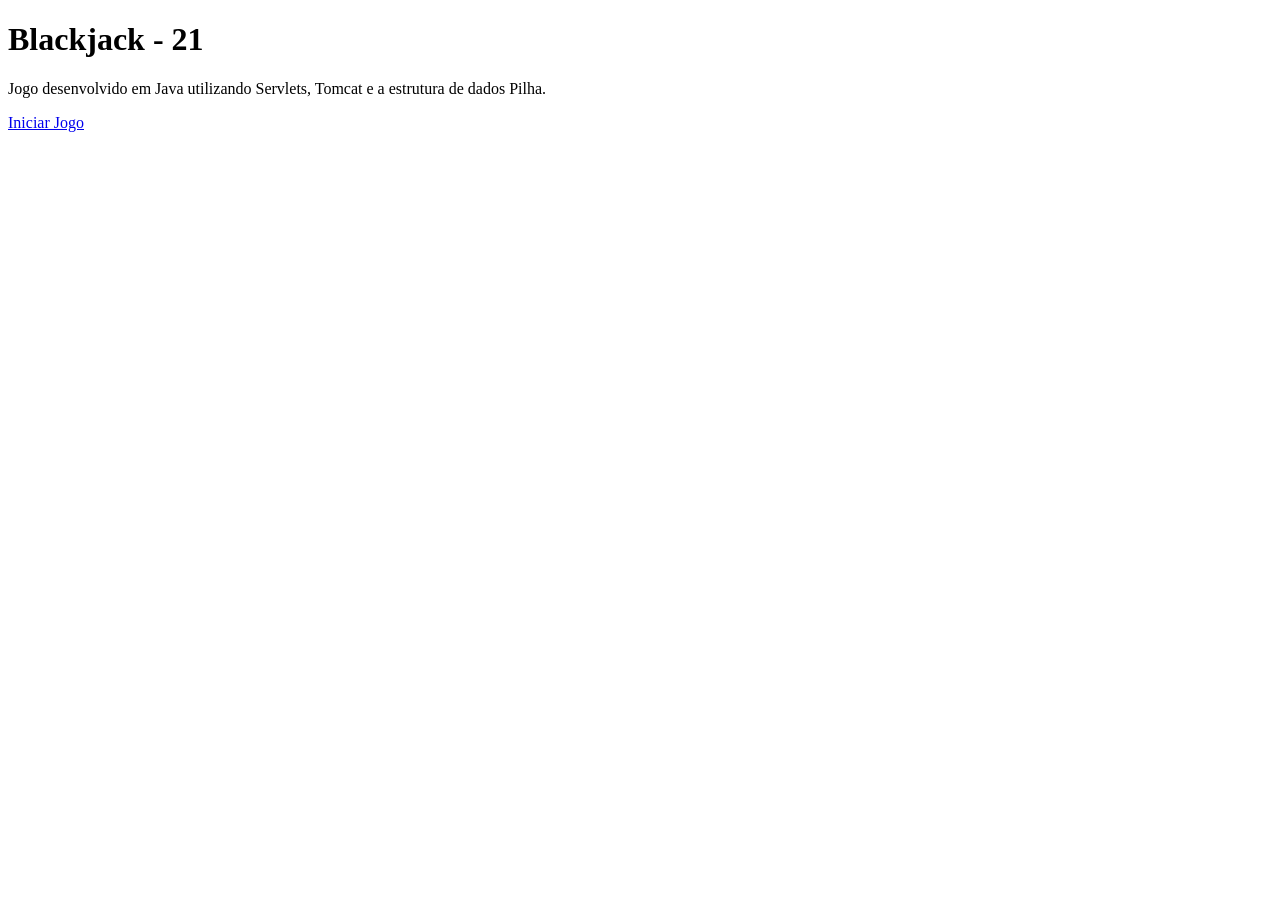
==== blackjack/src/main/webapp/Index.html @ 58583781 "Blackjack completo mas sem 2 jogadores" ====
<!DOCTYPE html>
<html lang="pt-br">
<head>
<meta charset="UTF-8">
<title>Blackjack 21</title>
<link rel="stylesheet" href="style.css">
</head>
<body>
	<main class="container">
		<h1>Blackjack - 21</h1>

		<p>Jogo desenvolvido em Java utilizando Servlets, Tomcat e a
			estrutura de dados Pilha.</p>

		<a href="iniciar" class="botao">Iniciar Jogo</a>
	</main>
</body>
</html>
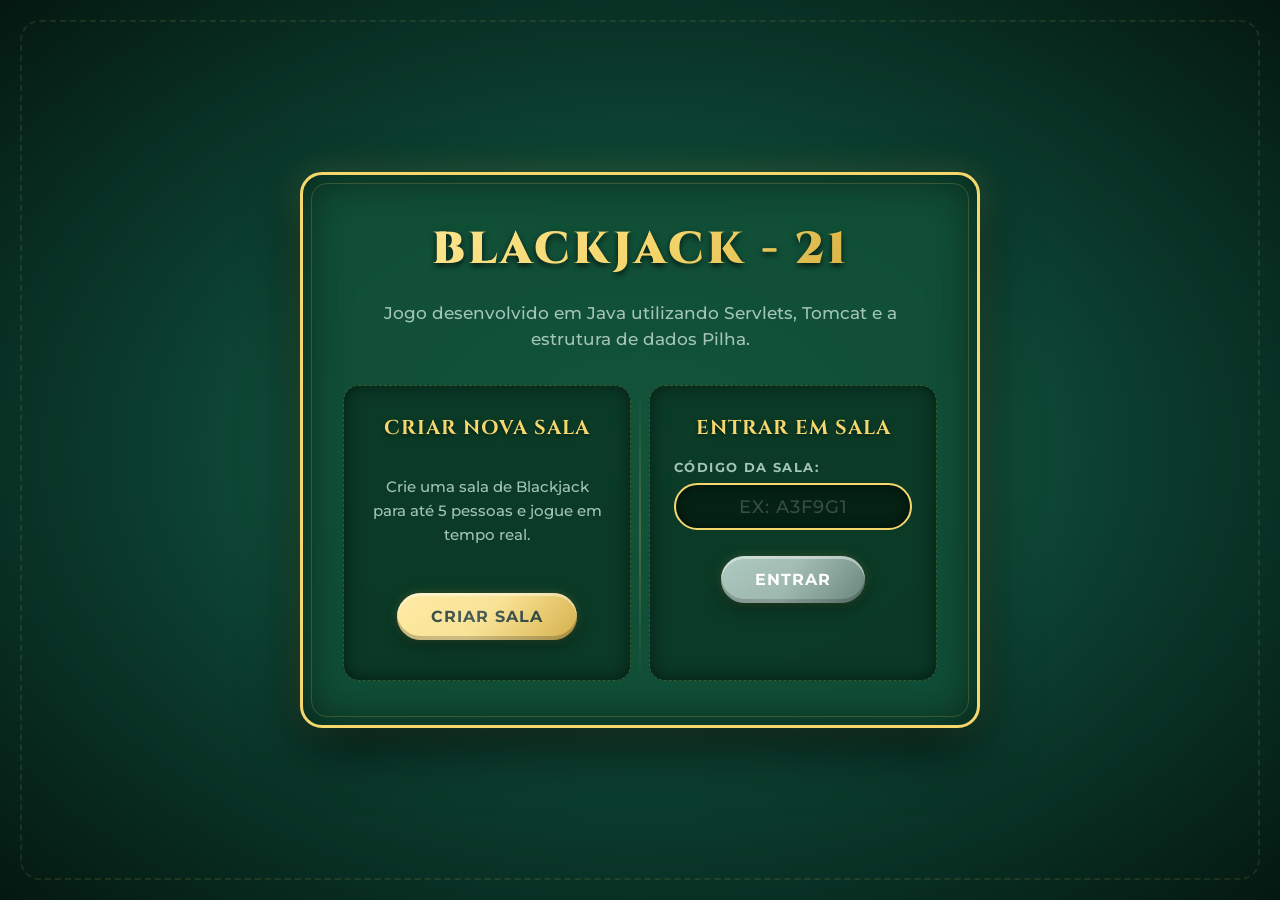
==== commit 4976d335: "Modificação do CSS com adição de mecânicas de multijogador e refatoração de algumas funções" ====
--- a/blackjack/src/main/webapp/Index.html
+++ b/blackjack/src/main/webapp/Index.html
@@ -1,10 +1,12 @@
 <!DOCTYPE html>
 <html lang="pt-br">
+
 <head>
-<meta charset="UTF-8">
-<title>Blackjack 21</title>
-<link rel="stylesheet" href="style.css">
+	<meta charset="UTF-8">
+	<title>Blackjack 21</title>
+	<link rel="stylesheet" href="css/style.css">
 </head>
+
 <body>
 	<main class="container">
 		<h1>Blackjack - 21</h1>
@@ -12,7 +14,55 @@
 		<p>Jogo desenvolvido em Java utilizando Servlets, Tomcat e a
 			estrutura de dados Pilha.</p>
 
-		<a href="iniciar" class="botao">Iniciar Jogo</a>
+		<div id="mensagem-erro" class="mensagem-erro"
+			style="display: none; background: rgba(168, 29, 29, 0.85); color: #fff; padding: 12px 20px; border-radius: 50px; margin-bottom: 20px; font-weight: 600; border: 1px solid #7a0f0f; box-shadow: 0 4px 10px rgba(0,0,0,0.35);">
+		</div>
+
+		<div class="menu-multiplayer">
+			<!-- Coluna Criar Sala -->
+			<div class="menu-opcao">
+				<h2>Criar Nova Sala</h2>
+				<form action="iniciar" method="get" class="setup-form" style="justify-content: center; flex-grow: 1;">
+					<p style="margin-bottom: 20px; font-size: 0.95rem;">Crie uma sala de Blackjack para até 5 pessoas e jogue em tempo real.</p>
+					<button type="submit" class="botao">Criar Sala</button>
+				</form>
+			</div>
+
+			<div class="menu-divisor"></div>
+
+			<!-- Coluna Entrar na Sala -->
+			<div class="menu-opcao">
+				<h2>Entrar em Sala</h2>
+				<form action="entrar" method="get" class="setup-form">
+					<div class="form-grupo">
+						<label for="codigoSala">Código da Sala:</label>
+						<input type="text" name="codigoSala" id="codigoSala" placeholder="EX: A3F9G1" maxlength="6"
+							required class="input-codigo" oninput="this.value = this.value.toUpperCase()">
+					</div>
+					<button type="submit" class="botao"
+						style="background: linear-gradient(135deg, #a3c4b9, #54776c); color: white;">Entrar</button>
+				</form>
+			</div>
+		</div>
+
+		<script>
+			const params = new URLSearchParams(window.location.search);
+			if (params.has('erro')) {
+				const erro = params.get('erro');
+				const el = document.getElementById('mensagem-erro');
+				el.style.display = 'block';
+				if (erro === 'sala_inexistente') {
+					el.textContent = 'Erro: Sala não encontrada!';
+				} else if (erro === 'sala_cheia') {
+					el.textContent = 'Erro: A sala está cheia!';
+				} else if (erro === 'codigo_invalido') {
+					el.textContent = 'Erro: Código de sala inválido!';
+				} else {
+					el.textContent = 'Erro ao entrar na sala!';
+				}
+			}
+		</script>
 	</main>
 </body>
+
 </html>
--- a/blackjack/src/main/webapp/css/style.css
+++ b/blackjack/src/main/webapp/css/style.css
@@ -0,0 +1,811 @@
+@import url('https://fonts.googleapis.com/css2?family=Cinzel:wght@500;700;900&family=Montserrat:wght@400;500;600;700&display=swap');
+
+/* ─── TOKENS ─────────────────────────────────────────────── */
+:root {
+    --bg-dark:        #051a10;
+    --bg-main:        #0b3d2e;
+    --felt-dark:      #0d4a30;
+    --felt-mid:       #1a7a52;
+    --felt-light:     #22a06b;
+    --gold-primary:   #f5d76e;
+    --gold-light:     #ffe999;
+    --gold-dark:      #cda434;
+    --gold-gradient:  linear-gradient(135deg, #ffe999 0%, #f5d76e 50%, #cda434 100%);
+    --wood-dark:      #2c1a08;
+    --wood-mid:       #5c3319;
+    --wood-light:     #8b5730;
+    --wood-highlight: #a8703f;
+    --wood-gradient:  linear-gradient(180deg,
+        #a8703f 0%, #7a4822 18%, #5c3319 38%, #3d200d 58%,
+        #5c3319 72%, #7a4822 85%, #a8703f 100%);
+    --text-light:     #ffffff;
+    --text-muted:     #a3c4b9;
+    --shadow:         rgba(0, 0, 0, 0.6);
+    --card-back:      repeating-linear-gradient(45deg, #a81d1d, #a81d1d 8px, #7a0f0f 8px, #7a0f0f 16px);
+}
+
+/* ─── RESET / BASE ───────────────────────────────────────── */
+*, *::before, *::after { box-sizing: border-box; }
+
+body {
+    font-family: 'Montserrat', sans-serif;
+    background:
+        radial-gradient(ellipse at center, #1b6d51 0%, #0b3d2e 55%, #041811 100%),
+        repeating-linear-gradient( 45deg, rgba(0,0,0,.015) 0, rgba(0,0,0,.015) 2px, transparent 2px, transparent 10px),
+        repeating-linear-gradient(-45deg, rgba(0,0,0,.015) 0, rgba(0,0,0,.015) 2px, transparent 2px, transparent 10px);
+    color: var(--text-light);
+    margin: 0;
+    padding: 0;
+    min-height: 100vh;
+    display: flex;
+    flex-direction: column;
+    justify-content: center;
+    align-items: center;
+    position: relative;
+    overflow-x: hidden;
+}
+
+/* Dashed inner frame on every page */
+body::before {
+    content: '';
+    position: fixed;
+    inset: 20px;
+    border: 2px dashed rgba(245,215,110,.1);
+    border-radius: 20px;
+    pointer-events: none;
+    z-index: 0;
+}
+
+/* ─── INDEX / LOBBY CONTAINER ────────────────────────────── */
+.container {
+    width: 92%;
+    max-width: 680px;
+    margin: 40px auto;
+    background: rgba(18, 80, 55, 0.88);
+    backdrop-filter: blur(14px);
+    -webkit-backdrop-filter: blur(14px);
+    padding: 44px 40px;
+    border-radius: 22px;
+    border: 3px solid var(--gold-primary);
+    box-shadow:
+        0 22px 55px var(--shadow),
+        inset 0 0 45px rgba(0,0,0,.55),
+        0 0 30px rgba(245,215,110,.18);
+    text-align: center;
+    position: relative;
+    z-index: 1;
+}
+
+/* Inner gold ring on lobby card */
+.container::after {
+    content: '';
+    position: absolute;
+    inset: 8px;
+    border: 1px solid rgba(245,215,110,.18);
+    border-radius: 16px;
+    pointer-events: none;
+}
+
+/* ─── TYPOGRAPHY ─────────────────────────────────────────── */
+h1 {
+    font-family: 'Cinzel', serif;
+    font-size: 2.8rem;
+    font-weight: 900;
+    margin: 0 0 20px;
+    letter-spacing: 3px;
+    background: var(--gold-gradient);
+    -webkit-background-clip: text;
+    -webkit-text-fill-color: transparent;
+    background-clip: text;
+    filter: drop-shadow(0 3px 3px rgba(0,0,0,.7));
+    text-transform: uppercase;
+}
+
+p {
+    font-size: 1.05rem;
+    line-height: 1.6;
+    color: var(--text-muted);
+    margin-bottom: 28px;
+    font-weight: 500;
+}
+
+/* ─── BUTTONS ────────────────────────────────────────────── */
+button, .botao {
+    display: inline-block;
+    background: var(--gold-gradient);
+    color: #062118;
+    border: none;
+    padding: 14px 34px;
+    margin: 12px 8px;
+    border-radius: 50px;
+    text-decoration: none;
+    font-family: 'Montserrat', sans-serif;
+    font-weight: 700;
+    font-size: 1rem;
+    letter-spacing: 1px;
+    text-transform: uppercase;
+    cursor: pointer;
+    box-shadow:
+        0 6px 15px rgba(0,0,0,.35),
+        0 0 10px rgba(245,215,110,.2),
+        inset 0 -4px 0 rgba(0,0,0,.25),
+        inset 0 3px 0 rgba(255,255,255,.4);
+    transition: all .3s cubic-bezier(.175,.885,.32,1.275);
+    position: relative;
+    overflow: hidden;
+}
+
+button::before, .botao::before {
+    content: '';
+    position: absolute;
+    top: 0; left: -55%;
+    width: 200%; height: 100%;
+    background: linear-gradient(to right, transparent 0%, rgba(255,255,255,.28) 50%, transparent 100%);
+    transform: skewX(-25deg);
+    transition: .7s;
+}
+button:hover::before, .botao:hover::before { left: 125%; }
+
+button:hover, .botao:hover {
+    background: linear-gradient(135deg, #fff 0%, #ffe999 50%, #f5d76e 100%);
+    transform: translateY(-4px) scale(1.04);
+    box-shadow:
+        0 10px 25px rgba(0,0,0,.4),
+        0 0 20px rgba(245,215,110,.5),
+        inset 0 -2px 0 rgba(0,0,0,.2),
+        inset 0 2px 0 rgba(255,255,255,.4);
+}
+
+button:active, .botao:active {
+    transform: translateY(1px) scale(.98);
+    box-shadow: 0 3px 8px rgba(0,0,0,.3), 0 0 10px rgba(245,215,110,.3);
+}
+
+.btn-parar, .btn-sair {
+    background: linear-gradient(135deg, #a3c4b9, #54776c);
+    color: white;
+}
+.btn-parar:hover, .btn-sair:hover {
+    background: linear-gradient(135deg, #c0dbd5, #6e9a8e);
+}
+
+/* ─── LOBBY / INDEX PAGE STYLES ─────────────────────────── */
+.menu-multiplayer {
+    display: flex;
+    justify-content: center;
+    align-items: stretch;
+    gap: 0;
+    margin-top: 32px;
+    flex-wrap: wrap;
+    width: 100%;
+}
+
+.menu-opcao {
+    flex: 1;
+    min-width: 220px;
+    background: rgba(5, 25, 15, 0.38);
+    border: 1px dashed rgba(245,215,110,.2);
+    border-radius: 16px;
+    padding: 28px 24px;
+    display: flex;
+    flex-direction: column;
+    align-items: center;
+    box-shadow: inset 0 0 18px rgba(0,0,0,.5);
+}
+
+.menu-opcao h2 {
+    font-family: 'Cinzel', serif;
+    font-size: 1.25rem;
+    color: var(--gold-primary);
+    margin: 0 0 18px;
+    text-transform: uppercase;
+    letter-spacing: 1px;
+    text-shadow: 0 2px 4px rgba(0,0,0,.5);
+}
+
+.menu-divisor {
+    width: 2px;
+    align-self: stretch;
+    background: linear-gradient(to bottom, transparent, rgba(245,215,110,.22), transparent);
+    margin: 0 8px;
+    flex-shrink: 0;
+}
+
+/* ─── FORMS ──────────────────────────────────────────────── */
+.setup-form {
+    display: flex;
+    flex-direction: column;
+    align-items: center;
+    gap: 14px;
+    width: 100%;
+}
+
+.form-grupo {
+    display: flex;
+    flex-direction: column;
+    gap: 8px;
+    width: 100%;
+    max-width: 240px;
+    text-align: left;
+}
+
+.form-grupo label {
+    font-size: .82rem;
+    font-weight: 700;
+    color: var(--text-muted);
+    text-transform: uppercase;
+    letter-spacing: 1.4px;
+}
+
+.seletor-jogadores,
+.input-codigo {
+    padding: 11px 18px;
+    border-radius: 50px;
+    background: rgba(3, 20, 10, 0.65);
+    border: 2px solid var(--gold-primary);
+    color: var(--text-light);
+    font-family: 'Montserrat', sans-serif;
+    font-size: 1rem;
+    font-weight: 600;
+    outline: none;
+    cursor: pointer;
+    width: 100%;
+    box-shadow: inset 0 0 12px rgba(0,0,0,.6);
+    transition: all .3s ease;
+    text-align-last: center;
+}
+
+.input-codigo {
+    text-align: center;
+    letter-spacing: 4px;
+    font-size: 1.1rem;
+}
+
+.seletor-jogadores:focus,
+.input-codigo:focus {
+    border-color: var(--gold-light);
+    box-shadow: 0 0 18px rgba(245,215,110,.35), inset 0 0 12px rgba(0,0,0,.6);
+}
+
+.seletor-jogadores option { background: var(--bg-dark); }
+
+.input-codigo::placeholder {
+    color: rgba(255,255,255,.2);
+    letter-spacing: 1px;
+    font-weight: 500;
+}
+
+/* ─── CARD .carta-css (CSS fallback cards) ───────────────── */
+.carta-css {
+    color: #1a1a1a;
+    display: flex;
+    flex-direction: column;
+    justify-content: space-between;
+    padding: 12px;
+    font-weight: 700;
+    user-select: none;
+    position: relative;
+}
+.carta-css.vermelha { color: #c02a2a; }
+.carta-css .valor-topo  { align-self: flex-start;  font-size: 1.3rem; line-height: 1; }
+.carta-css .naipe-centro{ font-size: 2.8rem; align-self: center; line-height: 1; filter: drop-shadow(0 2px 2px rgba(0,0,0,.15)); }
+.carta-css .valor-baixo { align-self: flex-end; transform: rotate(180deg); font-size: 1.3rem; line-height: 1; }
+.carta-css.verso {
+    background: var(--card-back);
+    border: 4px solid #fff;
+    box-shadow: 0 8px 20px rgba(0,0,0,.45), inset 0 0 15px rgba(0,0,0,.6);
+}
+.carta-css.verso::after {
+    content: '♠';
+    position: absolute; top: 50%; left: 50%;
+    transform: translate(-50%,-50%);
+    font-size: 3.2rem;
+    color: rgba(255,255,255,.25);
+    text-shadow: 0 2px 4px rgba(0,0,0,.5);
+}
+
+/* ══════════════════════════════════════════════════════════
+   GAME PAGE — MESA MEIA-LUA MOGNO PREMIUM
+   ══════════════════════════════════════════════════════════ */
+
+/* Outer wrapper — provides the wooden rim visible on left/bottom/right */
+.mesa-wrapper {
+    position: relative;
+    width: 98vw;
+    max-width: 1450px;
+    /* Clip the shape so the wrapper IS the semicircle outline */
+    padding: 0;
+    margin: 20px auto 40px;
+    display: flex;
+    flex-direction: column;
+    align-items: center;
+}
+
+/* ── Top flat wooden rail (the straight top edge of the table) ── */
+.mesa-rail {
+    width: 100%;
+    height: 40px;
+    background: var(--wood-gradient);
+    border-radius: 14px 14px 0 0;
+    box-shadow:
+        0 -4px 0 var(--wood-dark),
+        0  4px 12px rgba(0,0,0,.7),
+        inset 0 6px 10px rgba(255,255,255,.08),
+        inset 0 -4px 8px rgba(0,0,0,.4);
+    position: relative;
+    z-index: 3;
+}
+/* Gold inlay stripe on top of the rail */
+.mesa-rail::before {
+    content: '';
+    position: absolute;
+    bottom: 0; left: 0; right: 0;
+    height: 4px;
+    background: linear-gradient(90deg, transparent, var(--gold-dark) 10%, var(--gold-primary) 50%, var(--gold-dark) 90%, transparent);
+    opacity: .7;
+}
+
+/* ── The semicircular felt table surface ── */
+.container.mesa-jogo {
+    /* Reset generic container styles */
+    max-width: 1450px !important;
+    width: 100% !important;
+    margin: 0 !important;
+    padding: 30px 30px 120px !important; /* extra bottom padding for arc players */
+
+    /* Half-moon geometry — flat on top, semicircle on bottom */
+    border-radius: 0 0 50% 50% / 0 0 95% 95% !important;
+    border: none !important;
+    backdrop-filter: none !important;
+    -webkit-backdrop-filter: none !important;
+
+    /* Felt surface */
+    background:
+        radial-gradient(ellipse 85% 75% at 50% 20%, #22a06b 0%, #1a7a52 30%, #0d4a30 65%, #051f17 100%) !important;
+
+    /* Wooden rim (left + right + bottom) via box-shadow trick */
+    box-shadow:
+        0  0  0  24px var(--wood-mid),        /* main wooden rim */
+        0  0  0  28px var(--wood-dark),        /* dark inner edge of wood */
+        0  0  0  34px var(--wood-light),       /* lighter outer band */
+        0  0  0  38px var(--wood-dark),        /* outer dark edge */
+        0 45px 90px rgba(0,0,0,.85),            /* drop shadow */
+        inset 0 0 90px rgba(0,0,0,.4) !important; /* felt depth */
+
+    /* Gold arc accent line on the felt near the wooden edge */
+    outline: 2px solid rgba(245,215,110,.35);
+    outline-offset: -30px;
+
+    position: relative;
+    z-index: 2;
+    text-align: center;
+    overflow: visible;
+}
+
+/* Disable the lobby inner ring on game page */
+.container.mesa-jogo::after { display: none !important; }
+
+/* ── Sala code badge ── */
+.sala-tag {
+    position: absolute;
+    top: 14px;
+    right: 28px;
+    background: var(--gold-gradient);
+    color: #062118;
+    padding: 4px 14px;
+    border-radius: 50px;
+    font-weight: 800;
+    font-size: .75rem;
+    letter-spacing: 1.2px;
+    box-shadow: 0 4px 10px rgba(0,0,0,.4);
+    z-index: 10;
+}
+
+/* ── Game page H1 (smaller than lobby) ── */
+.mesa-jogo h1 {
+    font-size: 2rem;
+    margin-bottom: 6px;
+    letter-spacing: 4px;
+}
+
+/* ─── DEALER SECTION ─────────────────────────────────────── */
+.dealer-secao {
+    display: flex;
+    flex-direction: column;
+    align-items: center;
+    margin: 0 auto 10px;
+    background: rgba(5, 25, 15, 0.45);
+    border: 1px dashed rgba(245,215,110,.25);
+    border-radius: 14px;
+    padding: 14px 24px;
+    max-width: 480px;
+    box-shadow: inset 0 0 20px rgba(0,0,0,.5);
+}
+
+.dealer-secao h2 {
+    font-family: 'Cinzel', serif;
+    color: var(--gold-primary);
+    font-size: 1.1rem;
+    margin: 0 0 8px;
+    letter-spacing: 2px;
+    text-transform: uppercase;
+    text-shadow: 0 2px 4px rgba(0,0,0,.6);
+}
+
+.dealer-secao .pontuacao {
+    margin: 6px 0 0;
+    font-size: .9rem;
+    color: var(--text-muted);
+}
+
+/* ─── DECORATIVE FELT TEXT (like a real Blackjack table) ─── */
+.mesa-texto-centro {
+    position: absolute;
+    top: 46%;
+    left: 50%;
+    transform: translate(-50%, -50%);
+    pointer-events: none;
+    z-index: 1;
+}
+
+.mesa-texto-titulo {
+    font-family: 'Cinzel', serif;
+    font-size: 3.5rem;
+    font-weight: 900;
+    color: rgba(245, 215, 110, 0.22);
+    letter-spacing: 12px;
+    text-transform: uppercase;
+    text-shadow:
+        0 2px 4px rgba(0, 0, 0, 0.35),
+        0 0 15px rgba(245, 215, 110, 0.15);
+    user-select: none;
+    white-space: nowrap;
+}
+
+/* ─── PLAYER ARC CONTAINER ───────────────────────────────── */
+.jogadores-arc-container {
+    position: relative;
+    width: 100%;
+    /* Height carved for 5 seats around the bottom arc */
+    height: 350px;
+    margin: 10px auto 30px;
+    max-width: 1100px;
+}
+
+/* ── Individual Player Box ── */
+.jogador-box {
+    position: absolute;
+    background: rgba(5, 28, 18, 0.78);
+    border: 2px solid rgba(255,255,255,.14);
+    border-radius: 14px;
+    padding: 12px 14px;
+    text-align: center;
+    width: 155px;
+    transition: transform .35s cubic-bezier(.175,.885,.32,1.275), border-color .25s, box-shadow .25s;
+    box-shadow: inset 0 0 18px rgba(0,0,0,.5), 0 8px 22px rgba(0,0,0,.5);
+    transform-origin: center top;
+    z-index: 2;
+}
+
+.jogador-box h3 {
+    font-size: .9rem;
+    font-weight: 700;
+    color: var(--text-light);
+    margin: 12px 0 0;
+    letter-spacing: .5px;
+}
+
+.jogador-box .pontuacao {
+    font-size: .82rem;
+    color: var(--text-muted);
+    margin: 3px 0 0;
+}
+
+/* Active player highlight */
+.jogador-box.ativo {
+    border-color: var(--gold-primary) !important;
+    background: rgba(20, 85, 55, 0.9) !important;
+    box-shadow:
+        0 0 20px rgba(245,215,110,.35),
+        inset 0 0 18px rgba(0,0,0,.3),
+        0 8px 25px rgba(0,0,0,.5) !important;
+}
+
+/* Local player (Você) highlight */
+.jogador-box.self-box {
+    border-color: rgba(245,215,110,.5);
+    background: rgba(12, 60, 38, 0.88);
+}
+
+.jogador-box.self-box.ativo {
+    background: rgba(18, 90, 58, 0.95) !important;
+}
+
+/* ── "Você" badge ── */
+.badge-voce {
+    display: inline-block;
+    background: var(--gold-gradient);
+    color: #062118;
+    font-size: .62rem;
+    font-weight: 800;
+    letter-spacing: 1px;
+    text-transform: uppercase;
+    padding: 2px 10px;
+    border-radius: 50px;
+    margin-bottom: 4px;
+    box-shadow: 0 2px 8px rgba(0,0,0,.3);
+}
+
+/* ── Result label ── */
+.resultado-box { margin-top: 12px; }
+
+.resultado-label {
+    display: inline-block;
+    color: var(--gold-primary);
+    font-size: .85rem;
+    font-weight: 700;
+    text-shadow: 0 1px 3px rgba(0,0,0,.8);
+    background: rgba(0,0,0,.3);
+    border-radius: 6px;
+    padding: 2px 8px;
+}
+
+/* ══ SEAT POSITIONS  (5 positions on a semicircle arc) ══════
+   Origin = bottom of the table; seats spread 180°.
+   Geometry:
+     seat-1 (far left)     →  9°  from right edge
+     seat-2 (left-center)  → 40°
+     seat-3 (center / you) → 90°  (bottom-center)
+     seat-4 (right-center) → 140°
+     seat-5 (far right)    → 171°
+   Using left % + top px + CSS rotate() for the tilt.
+   ═══════════════════════════════════════════════════════════ */
+
+/* Seat 1 — far left, strongly tilted right */
+.jogador-box.seat-1 {
+    left: 2%;
+    top: 0px;
+    rotate: 32deg;
+}
+
+/* Seat 2 — left-center, gentle tilt */
+.jogador-box.seat-2 {
+    left: 22%;
+    top: 100px;
+    rotate: 15deg;
+}
+
+/* Seat 3 — CENTER (local player) — no tilt, lowest position */
+.jogador-box.seat-3 {
+    left: 50%;
+    top: 148px;
+    transform: translateX(-50%);
+    rotate: 0deg;
+    width: 170px; /* slightly wider for emphasis */
+    border-color: rgba(245,215,110,.35);
+}
+
+/* Seat 4 — right-center */
+.jogador-box.seat-4 {
+    right: 22%;
+    top: 100px;
+    rotate: -15deg;
+}
+
+/* Seat 5 — far right */
+.jogador-box.seat-5 {
+    right: 2%;
+    top: 0px;
+    rotate: -32deg;
+}
+
+/* Ensure ativo lift respects seat transforms */
+.jogador-box.seat-1.ativo { transform: translateY(-10px); }
+.jogador-box.seat-2.ativo { transform: translateY(-10px); }
+.jogador-box.seat-3.ativo { transform: translateX(-50%) translateY(-10px); }
+.jogador-box.seat-4.ativo { transform: translateY(-10px); }
+.jogador-box.seat-5.ativo { transform: translateY(-10px); }
+
+/* ─── CARD HAND INSIDE PLAYER BOX ───────────────────────── */
+.mao-cartas {
+    display: flex;
+    justify-content: center;
+    flex-wrap: nowrap;
+    padding-left: 12px;
+    min-height: 82px;
+    align-items: flex-end;
+}
+
+.mao-cartas img.carta,
+.mao-cartas img.card,
+img.card, img.carta {
+    width: 58px !important;
+    height: auto !important;
+    margin-left: -14px;
+    border-radius: 6px;
+    box-shadow: 0 4px 10px rgba(0,0,0,.5);
+    transition: transform .25s cubic-bezier(.175,.885,.32,1.275), box-shadow .25s ease !important;
+    position: relative;
+    z-index: 1;
+}
+
+.mao-cartas img.carta:first-child,
+.mao-cartas img.card:first-child {
+    margin-left: 0;
+}
+
+.mao-cartas img.carta:hover,
+.mao-cartas img.card:hover,
+img.card:hover, img.carta:hover {
+    transform: translateY(-12px) scale(1.12) !important;
+    box-shadow: 0 12px 22px rgba(0,0,0,.7) !important;
+    z-index: 100 !important;
+}
+
+/* Dealer hand slightly bigger */
+.dealer-mao img.carta,
+.dealer-mao img.card {
+    width: 64px !important;
+}
+
+/* ─── ACTIONS SECTION ────────────────────────────────────── */
+.acoes-jogo {
+    display: flex;
+    flex-direction: column;
+    align-items: center;
+    gap: 12px;
+    padding: 24px 0 10px;
+    position: relative;
+    z-index: 5;
+}
+
+.vez-label {
+    font-size: 1.15rem;
+    color: var(--gold-primary);
+    font-weight: 700;
+    text-shadow: 0 1px 4px rgba(0,0,0,.7);
+    margin: 0;
+}
+
+.aguardando-label {
+    font-size: 1rem;
+    color: var(--text-muted);
+    margin: 0;
+}
+
+.botoes-acao {
+    display: flex;
+    gap: 8px;
+    flex-wrap: wrap;
+    justify-content: center;
+}
+
+.btn-comprar {
+    background: var(--gold-gradient);
+    color: #062118;
+}
+
+.resultado-final {
+    text-align: center;
+    padding: 10px 0;
+}
+
+.resultado-titulo {
+    font-family: 'Cinzel', serif;
+    font-size: 1.6rem;
+    color: var(--gold-primary);
+    filter: drop-shadow(0 2px 5px rgba(0,0,0,.7));
+    margin-bottom: 16px;
+}
+
+/* ─── LOADING SPINNER ────────────────────────────────────── */
+.loading-spinner {
+    border: 3px solid rgba(255,255,255,.1);
+    border-radius: 50%;
+    border-top: 3px solid var(--gold-primary);
+    width: 26px;
+    height: 26px;
+    animation: spin 1s linear infinite;
+    margin: 6px auto 0;
+}
+
+@keyframes spin {
+    0%   { transform: rotate(0deg); }
+    100% { transform: rotate(360deg); }
+}
+
+/* ══════════════════════════════════════════════════════════
+   RESPONSIVE — Tablets & Mobile
+   ══════════════════════════════════════════════════════════ */
+@media (max-width: 1024px) {
+    .mesa-wrapper { width: 98vw; }
+
+    .jogadores-arc-container {
+        height: 310px;
+        margin-bottom: 20px;
+    }
+
+    .jogador-box { width: 130px; }
+    .jogador-box.seat-3 { width: 145px; }
+
+    .jogador-box.seat-1 { left: 1%; top: 0; }
+    .jogador-box.seat-2 { left: 19%; top: 85px; }
+    .jogador-box.seat-3 { top: 128px; }
+    .jogador-box.seat-4 { right: 19%; top: 85px; }
+    .jogador-box.seat-5 { right: 1%; top: 0; }
+
+    .mao-cartas img.carta,
+    .mao-cartas img.card,
+    img.card, img.carta { width: 50px !important; }
+}
+
+@media (max-width: 768px) {
+    h1 { font-size: 2rem; }
+
+    /* Switch to flat grid on small screens — arc is unusable */
+    .container.mesa-jogo {
+        border-radius: 22px !important;
+        box-shadow: 0 0 0 18px var(--wood-mid), 0 0 0 22px var(--wood-dark), 0 30px 60px rgba(0,0,0,.7) !important;
+        padding: 24px 16px 30px !important;
+    }
+
+    .jogadores-arc-container {
+        position: relative;
+        height: auto;
+        display: grid;
+        grid-template-columns: repeat(auto-fit, minmax(130px, 1fr));
+        gap: 12px;
+        padding: 10px 0;
+    }
+
+    .jogador-box,
+    .jogador-box.seat-1,
+    .jogador-box.seat-2,
+    .jogador-box.seat-3,
+    .jogador-box.seat-4,
+    .jogador-box.seat-5 {
+        position: relative !important;
+        left: auto !important; right: auto !important; top: auto !important;
+        rotate: 0deg !important;
+        transform: none !important;
+        width: 100% !important;
+    }
+
+    .jogador-box.ativo,
+    .jogador-box.seat-1.ativo,
+    .jogador-box.seat-2.ativo,
+    .jogador-box.seat-3.ativo,
+    .jogador-box.seat-4.ativo,
+    .jogador-box.seat-5.ativo {
+        transform: translateY(-6px) !important;
+    }
+
+    .mao-cartas img.carta,
+    .mao-cartas img.card,
+    img.card, img.carta { width: 45px !important; }
+
+    .menu-multiplayer { gap: 14px; }
+    .menu-divisor {
+        width: 100%; height: 2px;
+        background: linear-gradient(to right, transparent, rgba(245,215,110,.22), transparent);
+    }
+}
+
+@media (max-width: 480px) {
+    h1 { font-size: 1.65rem; }
+
+    .container.mesa-jogo {
+        box-shadow: 0 0 0 12px var(--wood-mid), 0 0 0 16px var(--wood-dark), 0 20px 40px rgba(0,0,0,.7) !important;
+    }
+
+    .jogadores-arc-container {
+        grid-template-columns: 1fr 1fr;
+        gap: 8px;
+    }
+
+    .mao-cartas img.carta,
+    .mao-cartas img.card,
+    img.card, img.carta { width: 38px !important; margin-left: -10px; }
+
+    button, .botao { padding: 11px 20px; font-size: .9rem; margin: 8px 5px; }
+}
